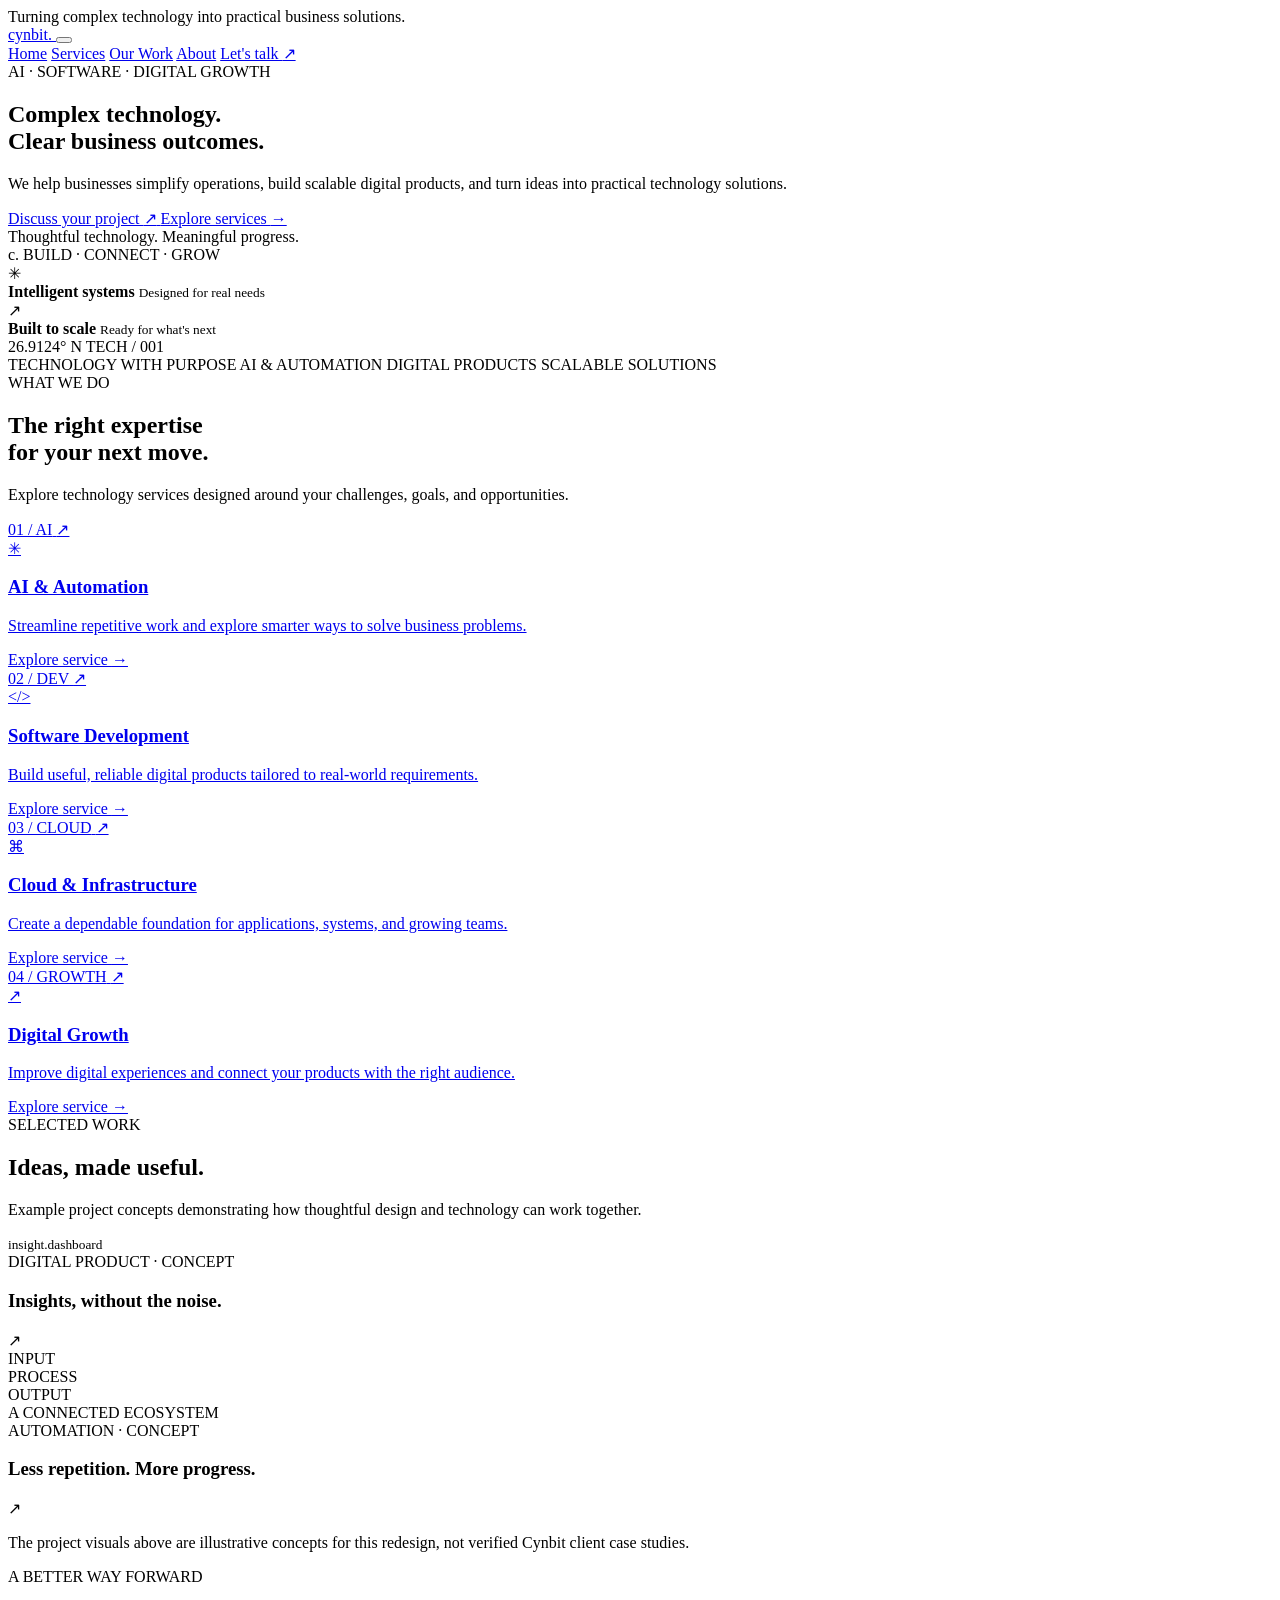
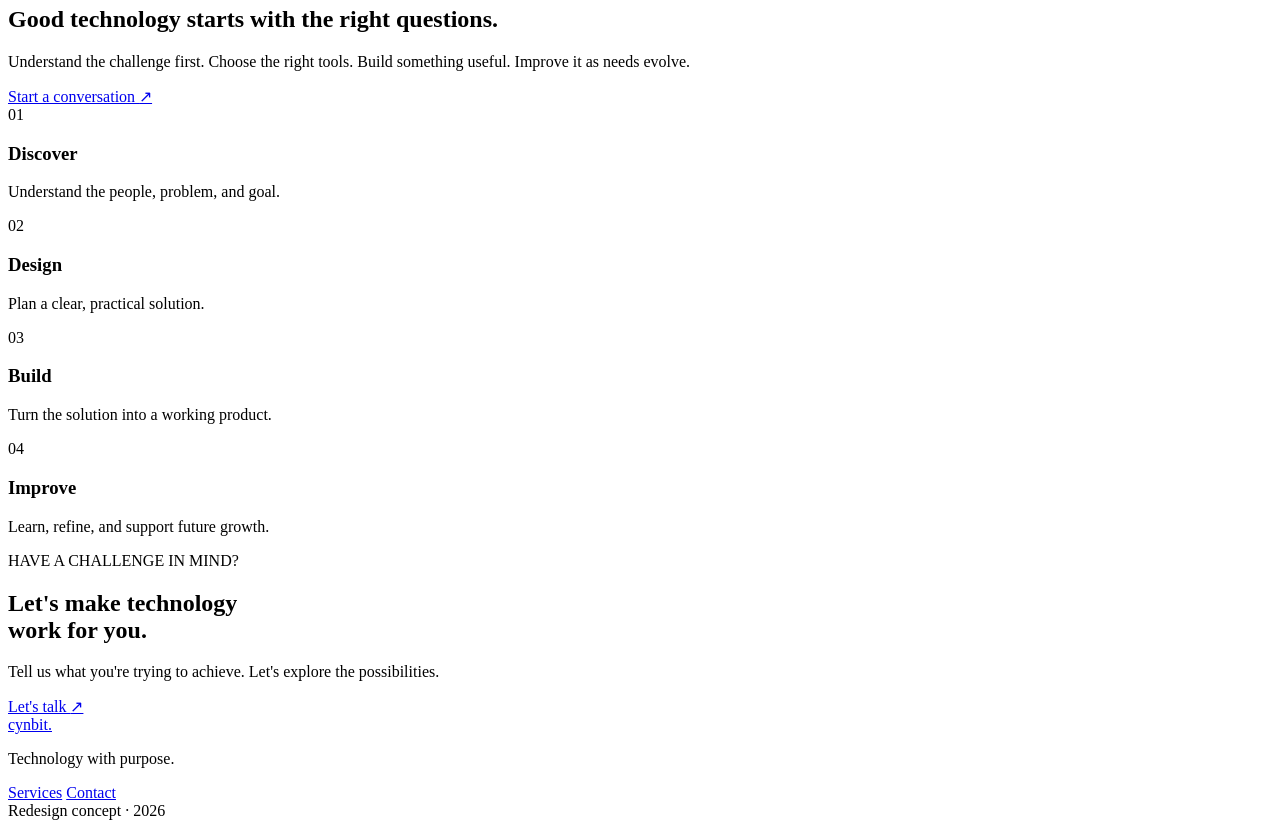
==== index.html @ ab9f7ad0 "Create index.html" ====
<!DOCTYPE html>
<html lang="en">
<head>
    <meta charset="UTF-8">
    <meta name="viewport" content="width=device-width, initial-scale=1.0">
    <meta name="description" content="Cynbit website redesign concept — software, AI and digital solutions.">
    <title>Cynbit | Technology That Moves Business Forward</title>

    <link rel="preconnect" href="https://fonts.googleapis.com">
    <link rel="preconnect" href="https://fonts.gstatic.com" crossorigin>
    <link href="https://fonts.googleapis.com/css2?family=Inter:wght@400;500;600;700;800&display=swap" rel="stylesheet">

    <link rel="stylesheet" href="css/style.css">
    <script src="js/script.js" defer></script>
</head>
<body>

    <div class="announcement">
        Turning complex technology into practical business solutions.
    </div>

    <header class="site-header">
        <nav class="navbar container" aria-label="Main navigation">
            <a href="index.html" class="logo" aria-label="Cynbit home">
                cynbit<span>.</span>
            </a>

            <button class="menu-toggle" aria-label="Open navigation"
                    aria-expanded="false" aria-controls="nav-links">
                <span></span>
                <span></span>
            </button>

            <div class="nav-links" id="nav-links">
                <a href="index.html" class="active">Home</a>
                <a href="services.html">Services</a>
                <a href="#projects">Our Work</a>
                <a href="#about">About</a>
                <a href="contact.html" class="nav-cta">Let's talk <span>↗</span></a>
            </div>
        </nav>
    </header>

    <main>
        <section class="hero container">
            <div class="hero-content reveal">
                <div class="eyebrow">
                    <span class="status-dot"></span>
                    AI · SOFTWARE · DIGITAL GROWTH
                </div>

                <h1>
                    Complex technology.<br>
                    <span>Clear business outcomes.</span>
                </h1>

                <p class="hero-description">
                    We help businesses simplify operations, build scalable
                    digital products, and turn ideas into practical technology
                    solutions.
                </p>

                <div class="hero-actions">
                    <a href="contact.html" class="btn btn-primary">
                        Discuss your project <span>↗</span>
                    </a>
                    <a href="services.html" class="btn btn-secondary">
                        Explore services <span>→</span>
                    </a>
                </div>

                <div class="hero-note">
                    <span class="note-line"></span>
                    Thoughtful technology. Meaningful progress.
                </div>
            </div>

            <div class="hero-visual reveal" aria-label="Abstract digital technology illustration">
                <div class="visual-glow"></div>

                <div class="orbit orbit-one"></div>
                <div class="orbit orbit-two"></div>

                <div class="visual-center">
                    <span class="center-symbol">c.</span>
                    <span class="center-label">BUILD · CONNECT · GROW</span>
                </div>

                <div class="floating-card float-top">
                    <span class="mini-icon">✳</span>
                    <div>
                        <strong>Intelligent systems</strong>
                        <small>Designed for real needs</small>
                    </div>
                </div>

                <div class="floating-card float-bottom">
                    <span class="mini-icon blue-icon">↗</span>
                    <div>
                        <strong>Built to scale</strong>
                        <small>Ready for what's next</small>
                    </div>
                </div>

                <span class="visual-coordinate coordinate-one">26.9124° N</span>
                <span class="visual-coordinate coordinate-two">TECH / 001</span>
            </div>
        </section>

        <section class="trust-strip">
            <div class="container trust-inner">
                <span>TECHNOLOGY WITH PURPOSE</span>
                <span>AI & AUTOMATION</span>
                <span>DIGITAL PRODUCTS</span>
                <span>SCALABLE SOLUTIONS</span>
            </div>
        </section>

        <section class="section container" id="services">
            <div class="section-heading reveal">
                <div>
                    <span class="section-label">WHAT WE DO</span>
                    <h2>The right expertise<br>for your next move.</h2>
                </div>
                <p>
                    Explore technology services designed around your challenges,
                    goals, and opportunities.
                </p>
            </div>

            <div class="services-grid">
                <a href="services.html#ai" class="service-card reveal">
                    <div class="card-top">
                        <span class="card-number">01 / AI</span>
                        <span class="card-arrow">↗</span>
                    </div>
                    <div class="service-icon">✳</div>
                    <h3>AI & Automation</h3>
                    <p>
                        Streamline repetitive work and explore smarter ways
                        to solve business problems.
                    </p>
                    <span class="card-link">Explore service <span>→</span></span>
                </a>

                <a href="services.html#software" class="service-card reveal">
                    <div class="card-top">
                        <span class="card-number">02 / DEV</span>
                        <span class="card-arrow">↗</span>
                    </div>
                    <div class="service-icon">&lt;/&gt;</div>
                    <h3>Software Development</h3>
                    <p>
                        Build useful, reliable digital products tailored to
                        real-world requirements.
                    </p>
                    <span class="card-link">Explore service <span>→</span></span>
                </a>

                <a href="services.html#cloud" class="service-card reveal">
                    <div class="card-top">
                        <span class="card-number">03 / CLOUD</span>
                        <span class="card-arrow">↗</span>
                    </div>
                    <div class="service-icon">⌘</div>
                    <h3>Cloud & Infrastructure</h3>
                    <p>
                        Create a dependable foundation for applications,
                        systems, and growing teams.
                    </p>
                    <span class="card-link">Explore service <span>→</span></span>
                </a>

                <a href="services.html#growth" class="service-card reveal">
                    <div class="card-top">
                        <span class="card-number">04 / GROWTH</span>
                        <span class="card-arrow">↗</span>
                    </div>
                    <div class="service-icon">↗</div>
                    <h3>Digital Growth</h3>
                    <p>
                        Improve digital experiences and connect your
                        products with the right audience.
                    </p>
                    <span class="card-link">Explore service <span>→</span></span>
                </a>
            </div>
        </section>

        <section class="section projects-section" id="projects">
            <div class="container">
                <div class="section-heading reveal">
                    <div>
                        <span class="section-label">SELECTED WORK</span>
                        <h2>Ideas, made useful.</h2>
                    </div>
                    <p>
                        Example project concepts demonstrating how thoughtful
                        design and technology can work together.
                    </p>
                </div>

                <div class="projects-grid">
                    <article class="project-card project-large reveal">
                        <div class="project-art art-one">
                            <div class="dashboard-window">
                                <div class="window-top">
                                    <span></span><span></span><span></span>
                                    <small>insight.dashboard</small>
                                </div>
                                <div class="dashboard-body">
                                    <div class="dashboard-side"></div>
                                    <div class="dashboard-content">
                                        <div class="fake-heading"></div>
                                        <div class="fake-metrics">
                                            <span></span><span></span><span></span>
                                        </div>
                                        <div class="chart">
                                            <i></i><i></i><i></i><i></i>
                                            <i></i><i></i><i></i><i></i>
                                        </div>
                                    </div>
                                </div>
                            </div>
                        </div>
                        <div class="project-info">
                            <div>
                                <span class="project-category">DIGITAL PRODUCT · CONCEPT</span>
                                <h3>Insights, without the noise.</h3>
                            </div>
                            <span class="project-arrow">↗</span>
                        </div>
                    </article>

                    <article class="project-card reveal">
                        <div class="project-art art-two">
                            <div class="system-node node-a">INPUT</div>
                            <div class="system-line"></div>
                            <div class="system-node node-b">PROCESS</div>
                            <div class="system-line"></div>
                            <div class="system-node node-c">OUTPUT</div>
                            <div class="system-caption">A CONNECTED ECOSYSTEM</div>
                        </div>
                        <div class="project-info">
                            <div>
                                <span class="project-category">AUTOMATION · CONCEPT</span>
                                <h3>Less repetition. More progress.</h3>
                            </div>
                            <span class="project-arrow">↗</span>
                        </div>
                    </article>
                </div>
                <p class="disclaimer">
                    The project visuals above are illustrative concepts for this redesign,
                    not verified Cynbit client case studies.
                </p>
            </div>
        </section>

        <section class="section container" id="about">
            <div class="approach-panel reveal">
                <div class="approach-copy">
                    <span class="section-label">A BETTER WAY FORWARD</span>
                    <h2>Good technology starts with the right questions.</h2>
                    <p>
                        Understand the challenge first. Choose the right tools.
                        Build something useful. Improve it as needs evolve.
                    </p>
                    <a href="contact.html" class="btn btn-primary">
                        Start a conversation <span>↗</span>
                    </a>
                </div>

                <div class="steps-list">
                    <div class="step">
                        <span>01</span>
                        <div>
                            <h3>Discover</h3>
                            <p>Understand the people, problem, and goal.</p>
                        </div>
                    </div>
                    <div class="step">
                        <span>02</span>
                        <div>
                            <h3>Design</h3>
                            <p>Plan a clear, practical solution.</p>
                        </div>
                    </div>
                    <div class="step">
                        <span>03</span>
                        <div>
                            <h3>Build</h3>
                            <p>Turn the solution into a working product.</p>
                        </div>
                    </div>
                    <div class="step">
                        <span>04</span>
                        <div>
                            <h3>Improve</h3>
                            <p>Learn, refine, and support future growth.</p>
                        </div>
                    </div>
                </div>
            </div>
        </section>

        <section class="final-cta container reveal">
            <span class="section-label">HAVE A CHALLENGE IN MIND?</span>
            <h2>Let's make technology<br><span>work for you.</span></h2>
            <p>Tell us what you're trying to achieve. Let's explore the possibilities.</p>
            <a href="contact.html" class="btn btn-primary">
                Let's talk <span>↗</span>
            </a>
        </section>
    </main>

    <footer class="site-footer">
        <div class="container footer-inner">
            <a href="index.html" class="logo">cynbit<span>.</span></a>
            <p>Technology with purpose.</p>
            <div class="footer-links">
                <a href="services.html">Services</a>
                <a href="contact.html">Contact</a>
            </div>
            <span class="copyright">Redesign concept · 2026</span>
        </div>
    </footer>

</body>
</html>
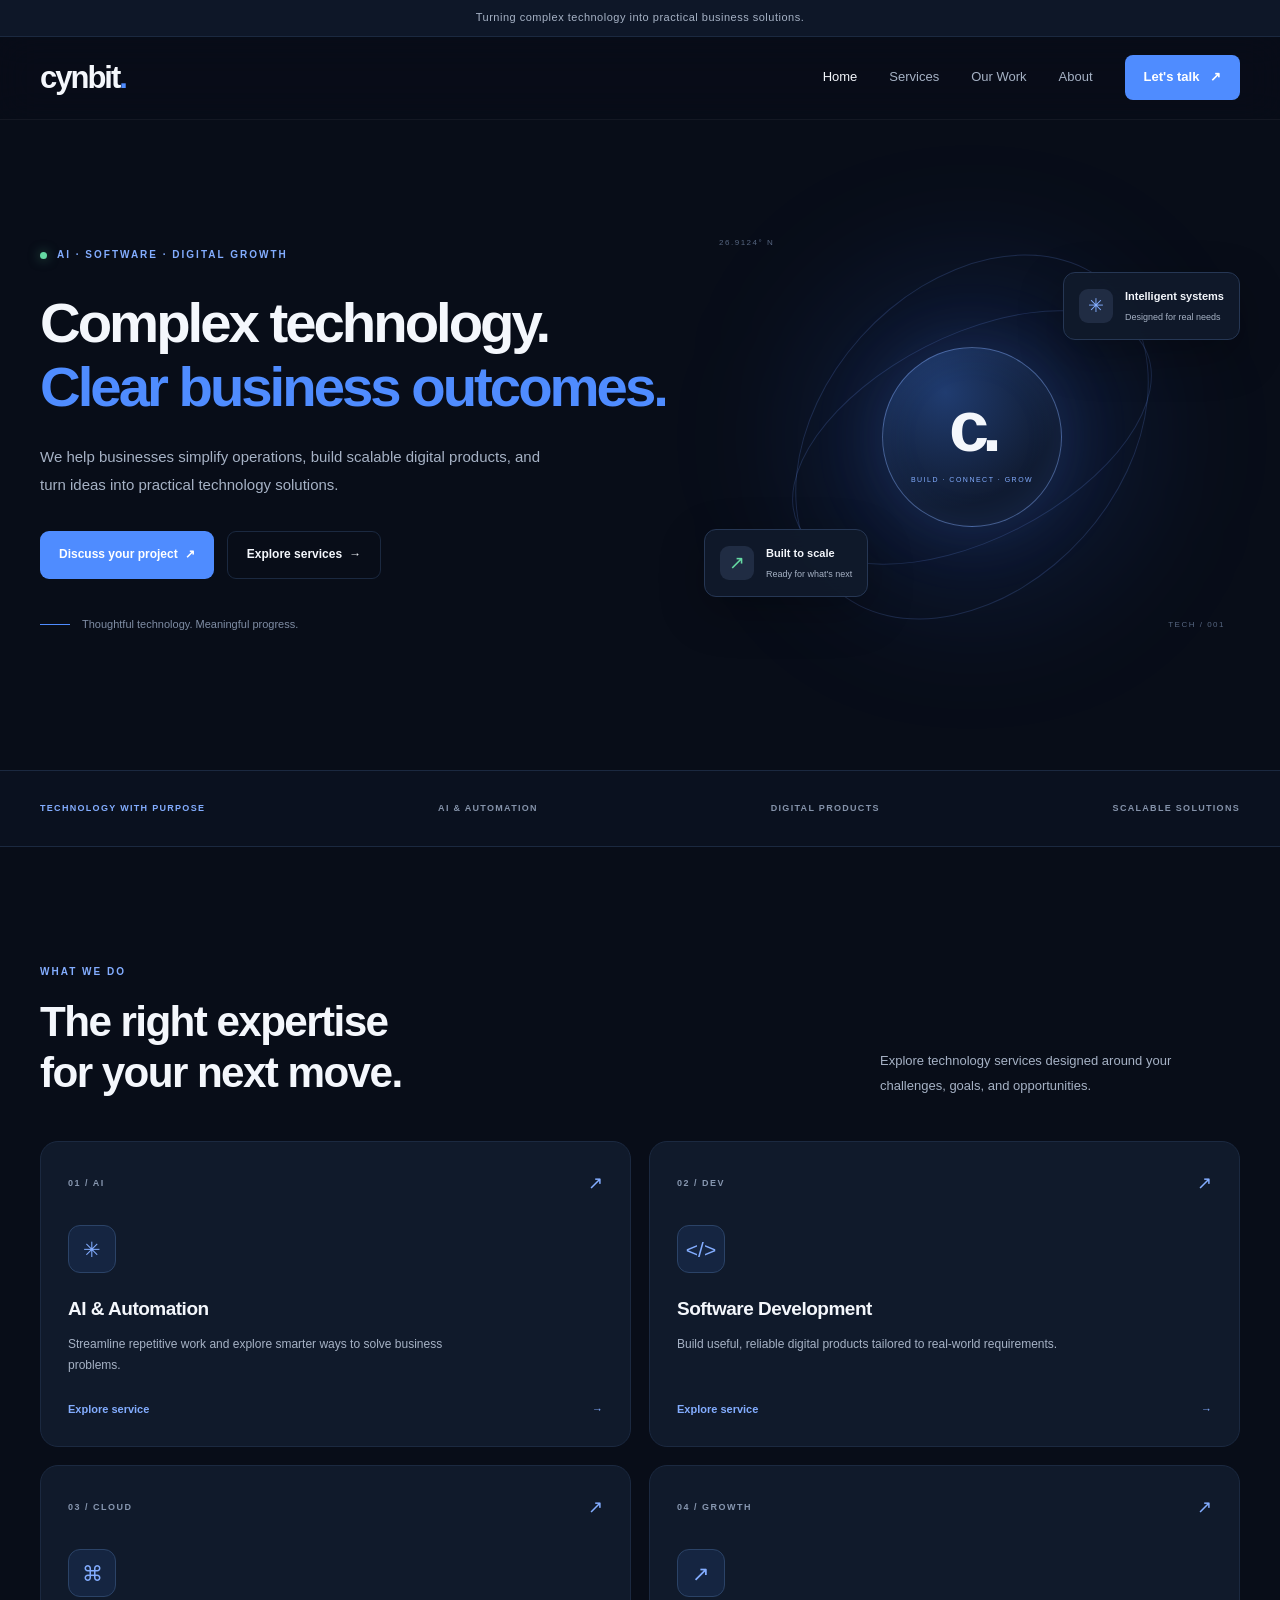
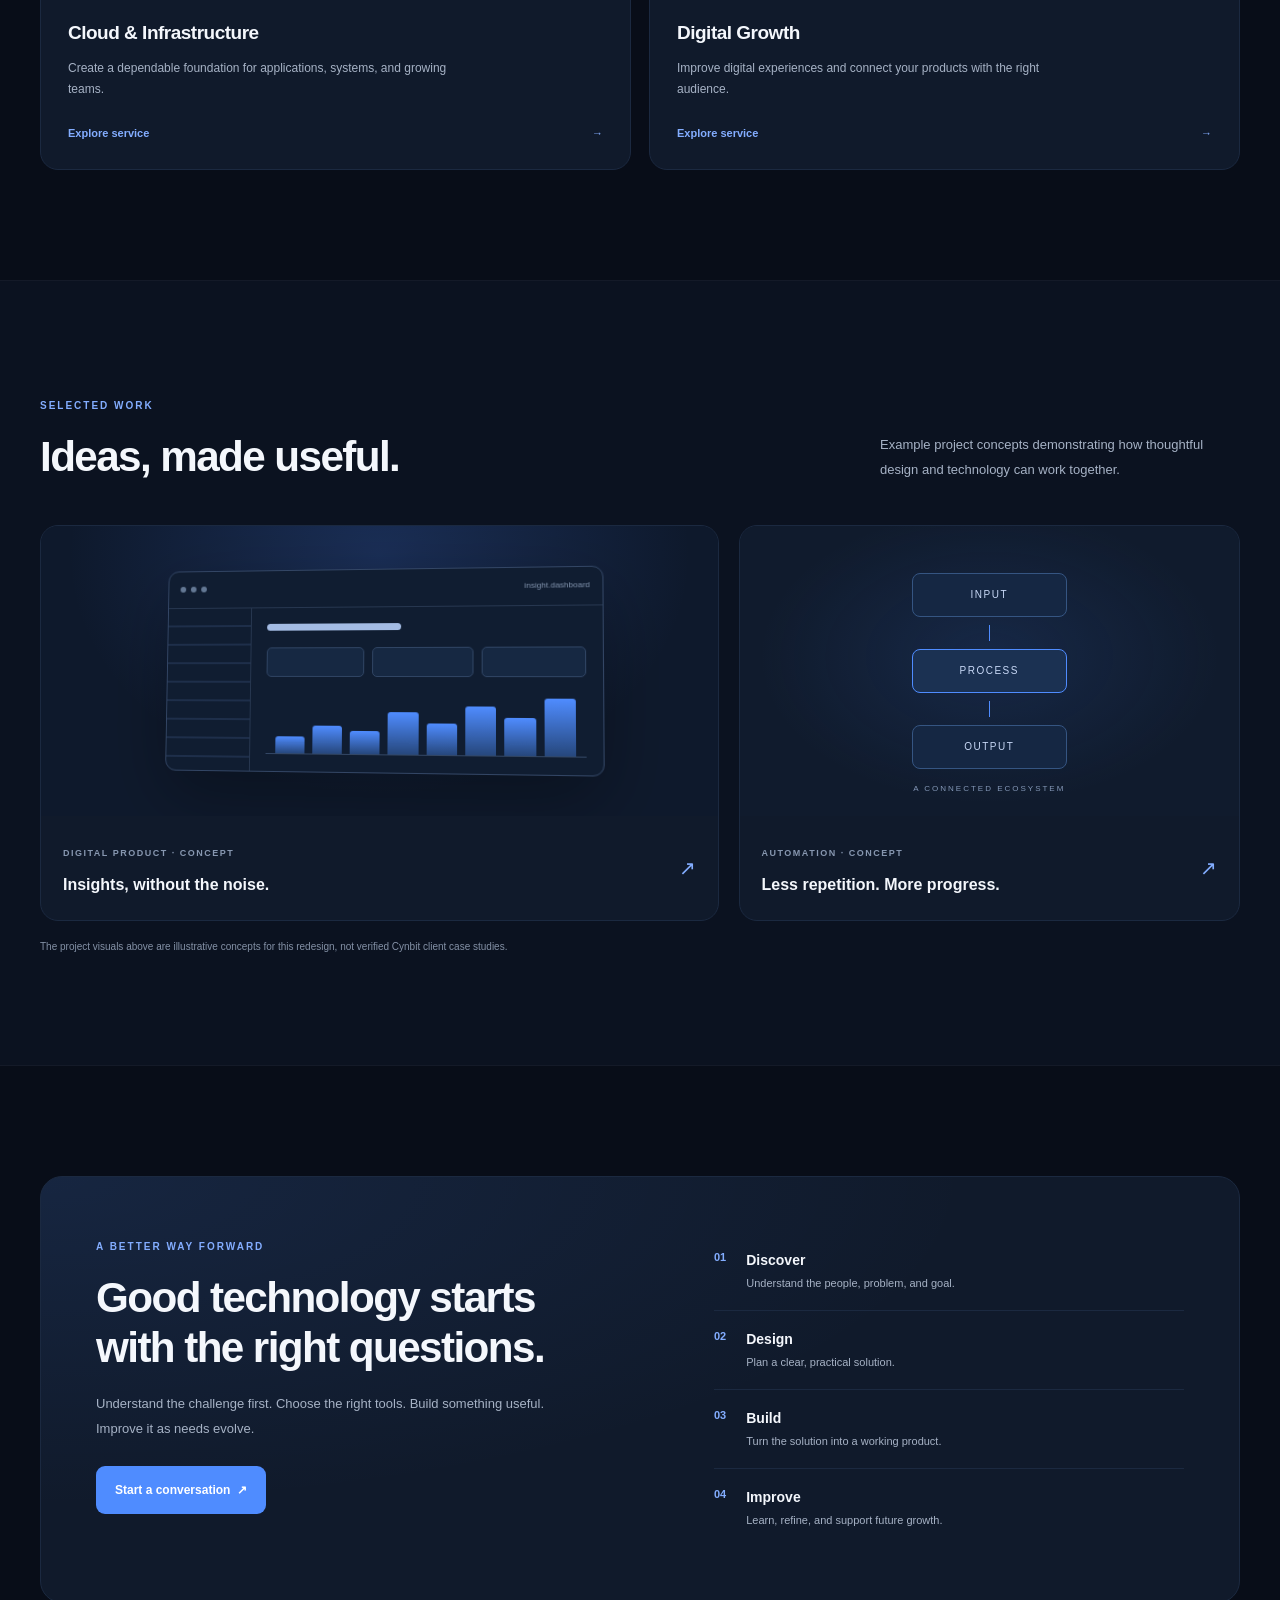
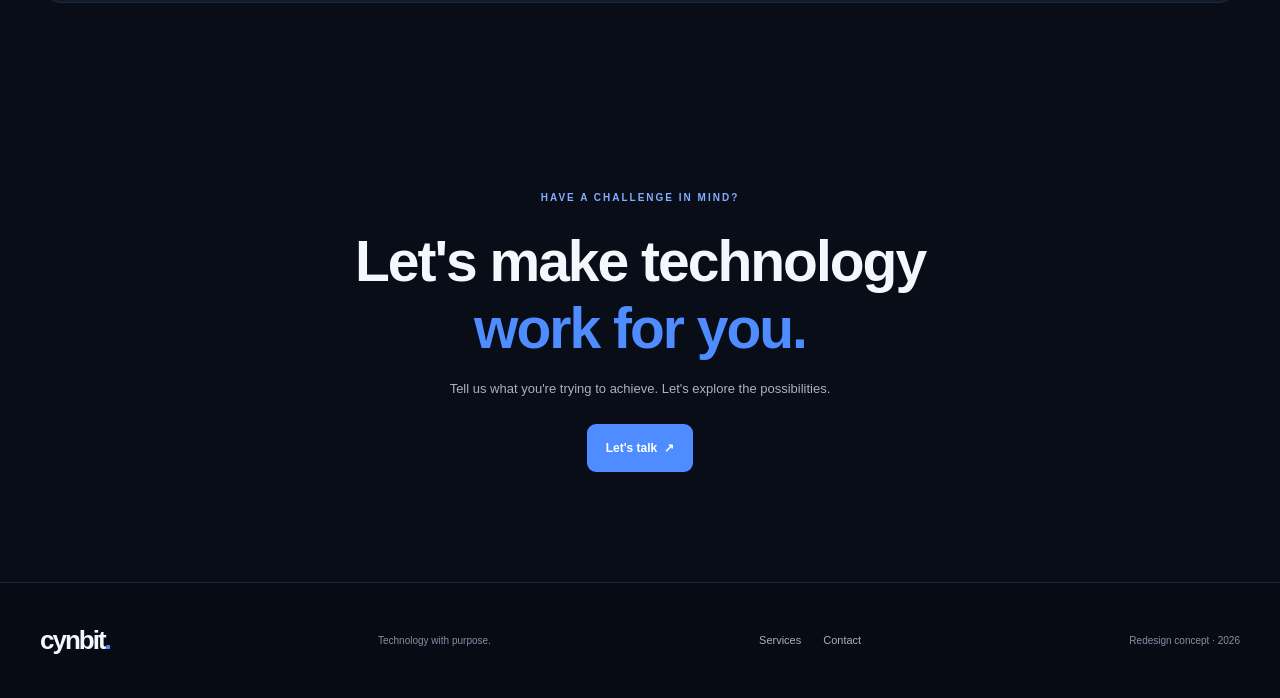
==== commit 4ba8c78b: "Update index.html" ====
--- a/index.html
+++ b/index.html
@@ -11,7 +11,7 @@
     <link rel="preconnect" href="https://fonts.gstatic.com" crossorigin>
     <link href="https://fonts.googleapis.com/css2?family=Inter:wght@400;500;600;700;800&display=swap" rel="stylesheet">
 
-    <link rel="stylesheet" href="css/style.css">
+    <link rel="stylesheet" href="style.css">
     <script src="js/script.js" defer></script>
 </head>
 <body>
--- a/style.css
+++ b/style.css
@@ -0,0 +1,1461 @@
+
+/* ==============================
+   CYNBIT REDESIGN
+   Main stylesheet
+================================= */
+
+:root {
+    --bg: #080d18;
+    --surface: #101a2b;
+    --surface-light: #142138;
+    --border: #1b2940;
+    --blue: #4f8cff;
+    --blue-light: #83adff;
+    --white: #f4f7fc;
+    --muted: #a6b2c5;
+    --radius: 18px;
+}
+
+* {
+    margin: 0;
+    padding: 0;
+    box-sizing: border-box;
+}
+
+html {
+    scroll-behavior: smooth;
+    scroll-padding-top: 100px;
+}
+
+body {
+    font-family: "Inter", sans-serif;
+    background: var(--bg);
+    color: var(--white);
+    line-height: 1.6;
+    overflow-x: hidden;
+}
+
+a {
+    color: inherit;
+    text-decoration: none;
+}
+
+button,
+input,
+textarea,
+select {
+    font: inherit;
+}
+
+button,
+a {
+    -webkit-tap-highlight-color: transparent;
+}
+
+button:focus-visible,
+a:focus-visible,
+input:focus-visible,
+textarea:focus-visible,
+select:focus-visible {
+    outline: 2px solid var(--blue-light);
+    outline-offset: 4px;
+}
+
+::selection {
+    background: var(--blue);
+    color: white;
+}
+
+.container {
+    width: min(1200px, calc(100% - 48px));
+    margin-inline: auto;
+}
+
+.announcement {
+    padding: 9px 16px;
+    text-align: center;
+    background: #0e1728;
+    color: var(--muted);
+    border-bottom: 1px solid var(--border);
+    font-size: 11px;
+    letter-spacing: 0.5px;
+}
+
+/* Navigation */
+
+.site-header {
+    position: sticky;
+    top: 0;
+    z-index: 100;
+    background: rgba(8, 13, 24, 0.88);
+    backdrop-filter: blur(18px);
+    border-bottom: 1px solid rgba(255, 255, 255, 0.05);
+}
+
+.navbar {
+    min-height: 82px;
+    display: flex;
+    align-items: center;
+    justify-content: space-between;
+    gap: 30px;
+}
+
+.logo {
+    font-size: 31px;
+    font-weight: 800;
+    letter-spacing: -2px;
+}
+
+.logo span {
+    color: var(--blue);
+}
+
+.nav-links {
+    display: flex;
+    align-items: center;
+    gap: 32px;
+}
+
+.nav-links > a:not(.nav-cta) {
+    color: var(--muted);
+    font-size: 13px;
+    transition: color 0.25s ease;
+}
+
+.nav-links > a:hover,
+.nav-links > a.active {
+    color: var(--white);
+}
+
+.nav-cta {
+    background: var(--blue);
+    color: white;
+    padding: 12px 19px;
+    border-radius: 8px;
+    font-size: 13px;
+    font-weight: 600;
+    transition: background 0.25s, transform 0.25s;
+}
+
+.nav-cta:hover,
+.btn-primary:hover {
+    background: #3979ed;
+    transform: translateY(-2px);
+}
+
+.nav-cta span,
+.btn span {
+    margin-left: 7px;
+}
+
+.menu-toggle {
+    display: none;
+    background: transparent;
+    border: 1px solid var(--border);
+    border-radius: 9px;
+    padding: 10px;
+    cursor: pointer;
+}
+
+.menu-toggle span {
+    display: block;
+    width: 22px;
+    height: 2px;
+    background: var(--white);
+    margin: 5px 0;
+}
+
+/* Hero */
+
+.hero {
+    min-height: 650px;
+    display: grid;
+    grid-template-columns: 1.08fr 0.92fr;
+    align-items: center;
+    gap: 35px;
+    padding-top: 80px;
+    padding-bottom: 95px;
+}
+
+.hero-content {
+    position: relative;
+    z-index: 2;
+}
+
+.eyebrow,
+.section-label {
+    display: inline-flex;
+    align-items: center;
+    gap: 10px;
+    color: var(--blue-light);
+    font-size: 10px;
+    font-weight: 700;
+    letter-spacing: 2px;
+}
+
+.status-dot {
+    width: 7px;
+    height: 7px;
+    background: #65d9a3;
+    border-radius: 50%;
+    box-shadow: 0 0 12px rgba(101, 217, 163, 0.5);
+}
+
+.hero h1 {
+    margin-top: 25px;
+    font-size: clamp(39px, 4.4vw, 62px);
+    font-weight: 700;
+    line-height: 1.13;
+    letter-spacing: -3px;
+}
+
+.hero h1 span,
+.final-cta h2 span {
+    color: var(--blue);
+}
+
+.hero-description {
+    max-width: 510px;
+    margin-top: 24px;
+    color: var(--muted);
+    font-size: 15px;
+    line-height: 1.9;
+}
+
+.hero-actions {
+    display: flex;
+    flex-wrap: wrap;
+    gap: 13px;
+    margin-top: 31px;
+}
+
+.btn {
+    display: inline-flex;
+    justify-content: center;
+    align-items: center;
+    min-height: 48px;
+    padding: 13px 19px;
+    border-radius: 9px;
+    font-size: 12px;
+    font-weight: 600;
+    transition: transform 0.25s, background 0.25s, border-color 0.25s;
+}
+
+.btn-primary {
+    color: white;
+    background: var(--blue);
+}
+
+.btn-secondary {
+    border: 1px solid var(--border);
+    color: var(--white);
+}
+
+.btn-secondary:hover {
+    border-color: var(--blue);
+    transform: translateY(-2px);
+}
+
+.hero-note {
+    display: flex;
+    align-items: center;
+    gap: 12px;
+    margin-top: 37px;
+    color: #7f8da4;
+    font-size: 11px;
+}
+
+.note-line {
+    width: 30px;
+    height: 1px;
+    background: var(--blue);
+}
+
+/* Abstract hero visual */
+
+.hero-visual {
+    min-height: 440px;
+    position: relative;
+    display: grid;
+    place-items: center;
+    isolation: isolate;
+}
+
+.visual-glow {
+    position: absolute;
+    width: 300px;
+    height: 300px;
+    background: rgba(55, 111, 255, 0.17);
+    filter: blur(75px);
+    border-radius: 50%;
+    z-index: -1;
+}
+
+.orbit {
+    position: absolute;
+    border: 1px solid rgba(111, 153, 255, 0.19);
+    border-radius: 50%;
+    transform: rotate(-27deg);
+}
+
+.orbit-one {
+    width: 390px;
+    height: 205px;
+}
+
+.orbit-two {
+    width: 300px;
+    height: 410px;
+    transform: rotate(42deg);
+}
+
+.visual-center {
+    width: 180px;
+    height: 180px;
+    border: 1px solid rgba(131, 173, 255, 0.45);
+    background: radial-gradient(circle at 35% 25%, #203c70, #101b31 65%);
+    border-radius: 50%;
+    display: flex;
+    flex-direction: column;
+    justify-content: center;
+    align-items: center;
+    box-shadow: 0 0 70px rgba(79, 140, 255, 0.17),
+                inset 0 0 35px rgba(79, 140, 255, 0.1);
+    animation: float 5s ease-in-out infinite;
+}
+
+.center-symbol {
+    font-size: 72px;
+    line-height: 1;
+    font-weight: 800;
+    letter-spacing: -7px;
+    color: var(--white);
+}
+
+.center-label {
+    margin-top: 12px;
+    color: var(--blue-light);
+    font-size: 7px;
+    letter-spacing: 1.5px;
+}
+
+.floating-card {
+    position: absolute;
+    display: flex;
+    align-items: center;
+    gap: 12px;
+    padding: 15px;
+    background: rgba(16, 26, 43, 0.94);
+    border: 1px solid #263754;
+    border-radius: 12px;
+    box-shadow: 0 15px 45px rgba(0, 0, 0, 0.25);
+    backdrop-filter: blur(15px);
+}
+
+.floating-card strong,
+.floating-card small {
+    display: block;
+}
+
+.floating-card strong {
+    font-size: 11px;
+}
+
+.floating-card small {
+    margin-top: 4px;
+    color: var(--muted);
+    font-size: 9px;
+}
+
+.float-top {
+    top: 55px;
+    right: 0;
+    animation: float 5s ease-in-out infinite;
+}
+
+.float-bottom {
+    bottom: 60px;
+    left: 0;
+    animation: float 5s ease-in-out 1s infinite;
+}
+
+.mini-icon {
+    display: grid;
+    place-items: center;
+    width: 34px;
+    height: 34px;
+    border-radius: 9px;
+    background: #202c43;
+    color: var(--blue-light);
+    font-size: 19px;
+}
+
+.blue-icon {
+    color: #65d9a3;
+}
+
+.visual-coordinate {
+    position: absolute;
+    color: #566680;
+    font-size: 8px;
+    letter-spacing: 1.5px;
+}
+
+.coordinate-one {
+    left: 15px;
+    top: 20px;
+}
+
+.coordinate-two {
+    right: 15px;
+    bottom: 25px;
+}
+
+@keyframes float {
+    0%, 100% { transform: translateY(0); }
+    50% { transform: translateY(-9px); }
+}
+
+/* Trust strip */
+
+.trust-strip {
+    border-top: 1px solid var(--border);
+    border-bottom: 1px solid var(--border);
+    background: rgba(16, 26, 43, 0.35);
+}
+
+.trust-inner {
+    min-height: 75px;
+    display: flex;
+    justify-content: space-between;
+    align-items: center;
+    gap: 18px;
+    flex-wrap: wrap;
+}
+
+.trust-inner span {
+    color: #8593aa;
+    font-size: 9px;
+    font-weight: 600;
+    letter-spacing: 1.3px;
+}
+
+.trust-inner span:first-child {
+    color: var(--blue-light);
+}
+
+/* Shared sections */
+
+.section {
+    padding-top: 110px;
+    padding-bottom: 110px;
+}
+
+.section-heading {
+    display: flex;
+    justify-content: space-between;
+    align-items: flex-end;
+    gap: 35px;
+    margin-bottom: 42px;
+}
+
+.section-heading h2,
+.approach-copy h2 {
+    margin-top: 15px;
+    font-size: clamp(30px, 3.3vw, 43px);
+    line-height: 1.2;
+    letter-spacing: -1.6px;
+}
+
+.section-heading > p {
+    max-width: 360px;
+    color: var(--muted);
+    font-size: 13px;
+    line-height: 1.9;
+}
+
+/* Service cards */
+
+.services-grid {
+    display: grid;
+    grid-template-columns: repeat(2, minmax(0, 1fr));
+    gap: 18px;
+}
+
+.service-card {
+    display: flex;
+    flex-direction: column;
+    min-height: 285px;
+    padding: 27px;
+    background: var(--surface);
+    border: 1px solid var(--border);
+    border-radius: var(--radius);
+    transition: transform 0.3s ease, border-color 0.3s ease,
+                background 0.3s ease;
+}
+
+.service-card:hover {
+    transform: translateY(-6px);
+    border-color: #39588a;
+    background: #122039;
+}
+
+.card-top {
+    display: flex;
+    justify-content: space-between;
+    align-items: center;
+}
+
+.card-number,
+.project-category {
+    color: #8797b0;
+    font-size: 9px;
+    font-weight: 600;
+    letter-spacing: 1.5px;
+}
+
+.card-arrow {
+    color: var(--blue-light);
+    font-size: 18px;
+    transition: transform 0.25s;
+}
+
+.service-card:hover .card-arrow {
+    transform: translate(3px, -3px);
+}
+
+.service-icon {
+    display: grid;
+    place-items: center;
+    width: 48px;
+    height: 48px;
+    margin-top: 28px;
+    border: 1px solid #2b4367;
+    border-radius: 12px;
+    background: #152541;
+    color: var(--blue-light);
+    font-size: 21px;
+}
+
+.service-card h3 {
+    margin-top: 21px;
+    font-size: 19px;
+    letter-spacing: -0.5px;
+}
+
+.service-card p {
+    max-width: 390px;
+    margin-top: 9px;
+    color: var(--muted);
+    font-size: 12px;
+    line-height: 1.8;
+}
+
+.card-link {
+    display: flex;
+    justify-content: space-between;
+    align-items: center;
+    margin-top: auto;
+    padding-top: 24px;
+    color: var(--blue-light);
+    font-size: 11px;
+    font-weight: 600;
+}
+
+/* Projects */
+
+.projects-section {
+    background: #0b1220;
+    border-top: 1px solid rgba(255, 255, 255, 0.035);
+    border-bottom: 1px solid rgba(255, 255, 255, 0.035);
+}
+
+.projects-grid {
+    display: grid;
+    grid-template-columns: 1.15fr 0.85fr;
+    gap: 20px;
+}
+
+.project-card {
+    overflow: hidden;
+    background: var(--surface);
+    border: 1px solid var(--border);
+    border-radius: var(--radius);
+}
+
+.project-art {
+    min-height: 290px;
+    display: flex;
+    align-items: center;
+    justify-content: center;
+    position: relative;
+    overflow: hidden;
+}
+
+.art-one {
+    background:
+        radial-gradient(ellipse at 50% 10%, rgba(64, 115, 226, 0.23), transparent 65%),
+        #0e192c;
+}
+
+.dashboard-window {
+    width: 76%;
+    max-width: 440px;
+    border: 1px solid #334665;
+    border-radius: 11px;
+    overflow: hidden;
+    background: #101d31;
+    transform: perspective(900px) rotateY(-7deg) rotateX(3deg);
+    box-shadow: 0 25px 70px rgba(0, 0, 0, 0.3);
+}
+
+.window-top {
+    display: flex;
+    align-items: center;
+    gap: 5px;
+    padding: 12px;
+    border-bottom: 1px solid #273750;
+}
+
+.window-top > span {
+    width: 6px;
+    height: 6px;
+    background: #637894;
+    border-radius: 50%;
+}
+
+.window-top small {
+    margin-left: auto;
+    color: #8395af;
+    font-size: 8px;
+}
+
+.dashboard-body {
+    display: flex;
+    min-height: 165px;
+}
+
+.dashboard-side {
+    width: 20%;
+    border-right: 1px solid #273750;
+    background: repeating-linear-gradient(
+        to bottom,
+        transparent 0 17px,
+        rgba(131, 173, 255, 0.12) 17px 19px
+    );
+}
+
+.dashboard-content {
+    flex: 1;
+    padding: 16px;
+}
+
+.fake-heading {
+    width: 43%;
+    height: 7px;
+    border-radius: 5px;
+    background: #a4bce4;
+}
+
+.fake-metrics {
+    display: flex;
+    gap: 8px;
+    margin-top: 17px;
+}
+
+.fake-metrics span {
+    height: 30px;
+    flex: 1;
+    border: 1px solid #304564;
+    border-radius: 5px;
+    background: #162842;
+}
+
+.chart {
+    display: flex;
+    align-items: flex-end;
+    gap: 8px;
+    height: 65px;
+    padding: 8px 10px 0;
+    margin-top: 13px;
+    border-bottom: 1px solid #334765;
+}
+
+.chart i {
+    flex: 1;
+    border-radius: 3px 3px 0 0;
+    background: linear-gradient(#4f8cff, #26477c);
+}
+
+.chart i:nth-child(1) { height: 30%; }
+.chart i:nth-child(2) { height: 50%; }
+.chart i:nth-child(3) { height: 40%; }
+.chart i:nth-child(4) { height: 75%; }
+.chart i:nth-child(5) { height: 55%; }
+.chart i:nth-child(6) { height: 85%; }
+.chart i:nth-child(7) { height: 65%; }
+.chart i:nth-child(8) { height: 100%; }
+
+.art-two {
+    flex-direction: column;
+    gap: 8px;
+    background:
+        radial-gradient(ellipse at 50% 45%, rgba(48, 91, 172, 0.2), transparent 65%),
+        #101b2d;
+}
+
+.system-node {
+    width: 155px;
+    padding: 13px;
+    text-align: center;
+    border: 1px solid #355582;
+    border-radius: 8px;
+    background: #152743;
+    color: #c9d9f7;
+    font-size: 10px;
+    letter-spacing: 1.5px;
+}
+
+.node-b {
+    background: #1b3152;
+    border-color: var(--blue);
+}
+
+.system-line {
+    width: 1px;
+    height: 16px;
+    background: var(--blue);
+}
+
+.system-caption {
+    position: absolute;
+    bottom: 20px;
+    color: #8497b7;
+    font-size: 8px;
+    letter-spacing: 2px;
+}
+
+.project-info {
+    display: flex;
+    justify-content: space-between;
+    align-items: center;
+    gap: 15px;
+    padding: 22px;
+}
+
+.project-info h3 {
+    margin-top: 9px;
+    font-size: 16px;
+}
+
+.project-arrow {
+    color: var(--blue-light);
+    font-size: 20px;
+}
+
+.disclaimer {
+    margin-top: 18px;
+    color: #8491a6;
+    font-size: 10px;
+}
+
+/* Approach section */
+
+.approach-panel {
+    display: grid;
+    grid-template-columns: 1fr 0.85fr;
+    gap: 65px;
+    padding: 55px;
+    border: 1px solid var(--border);
+    border-radius: 22px;
+    background:
+        radial-gradient(ellipse at 0% 0%, rgba(79, 140, 255, 0.1), transparent 55%),
+        var(--surface);
+}
+
+.approach-copy h2 {
+    max-width: 480px;
+    margin-bottom: 18px;
+}
+
+.approach-copy > p {
+    max-width: 450px;
+    margin-bottom: 25px;
+    color: var(--muted);
+    font-size: 13px;
+    line-height: 1.9;
+}
+
+.steps-list {
+    display: flex;
+    flex-direction: column;
+}
+
+.step {
+    display: flex;
+    gap: 20px;
+    padding: 17px 0;
+    border-bottom: 1px solid var(--border);
+}
+
+.step:last-child {
+    border-bottom: 0;
+}
+
+.step > span {
+    color: var(--blue-light);
+    font-size: 11px;
+    font-weight: 700;
+}
+
+.step h3 {
+    font-size: 14px;
+}
+
+.step p {
+    margin-top: 4px;
+    color: var(--muted);
+    font-size: 11px;
+}
+
+/* Final CTA */
+
+.final-cta {
+    padding-top: 70px;
+    padding-bottom: 110px;
+    text-align: center;
+}
+
+.final-cta h2 {
+    margin-top: 20px;
+    font-size: clamp(38px, 5vw, 57px);
+    line-height: 1.16;
+    letter-spacing: -2px;
+}
+
+.final-cta p {
+    max-width: 450px;
+    margin: 18px auto 25px;
+    color: var(--muted);
+    font-size: 13px;
+}
+
+/* Footer */
+
+.site-footer {
+    border-top: 1px solid var(--border);
+    background: #070b13;
+}
+
+.footer-inner {
+    min-height: 115px;
+    display: flex;
+    align-items: center;
+    justify-content: space-between;
+    flex-wrap: wrap;
+    gap: 18px;
+    padding-top: 25px;
+    padding-bottom: 25px;
+}
+
+.footer-inner .logo {
+    font-size: 26px;
+}
+
+.footer-inner > p,
+.copyright {
+    color: #8491a6;
+    font-size: 10px;
+}
+
+.footer-links {
+    display: flex;
+    gap: 22px;
+}
+
+.footer-links a {
+    color: var(--muted);
+    font-size: 11px;
+}
+
+.footer-links a:hover {
+    color: var(--blue-light);
+}
+
+/* Scroll reveal animation */
+
+/* Scroll reveal animation (only active when JS is running) */
+
+.js .reveal {
+    opacity: 0;
+    transform: translateY(18px);
+    transition: opacity 0.7s ease, transform 0.7s ease;
+}
+
+.js .reveal.visible {
+    opacity: 1;
+    transform: translateY(0);
+}
+
+/* Reduced motion accessibility */
+
+@media (prefers-reduced-motion: reduce) {
+    *,
+    *::before,
+    *::after {
+        scroll-behavior: auto !important;
+        animation-duration: 0.01ms !important;
+        animation-iteration-count: 1 !important;
+        transition-duration: 0.01ms !important;
+    }
+
+        .js .reveal {
+        opacity: 1;
+        transform: none;
+    }
+}
+
+/* Tablet */
+
+@media (max-width: 900px) {
+    .nav-links {
+        gap: 19px;
+    }
+
+    .hero {
+        grid-template-columns: 1fr 0.8fr;
+        gap: 10px;
+    }
+
+    .hero h1 {
+        font-size: clamp(36px, 5vw, 48px);
+        letter-spacing: -2px;
+    }
+
+    .hero-visual {
+        transform: scale(0.88);
+    }
+
+    .approach-panel {
+        gap: 35px;
+        padding: 35px;
+    }
+}
+
+/* Mobile navigation and layouts */
+
+@media (max-width: 680px) {
+    .container {
+        width: min(100% - 32px, 560px);
+    }
+
+    .announcement {
+        font-size: 9px;
+    }
+
+    .navbar {
+        min-height: 70px;
+    }
+
+    .logo {
+        font-size: 28px;
+    }
+
+    .menu-toggle {
+        display: block;
+    }
+
+    .nav-links {
+        display: none;
+        position: absolute;
+        top: 70px;
+        left: 0;
+        right: 0;
+        padding: 22px 24px 26px;
+        flex-direction: column;
+        align-items: stretch;
+        gap: 0;
+        background: #0c1423;
+        border-bottom: 1px solid var(--border);
+    }
+
+    .nav-links.open {
+        display: flex;
+    }
+
+    .nav-links > a:not(.nav-cta) {
+        padding: 13px 0;
+        border-bottom: 1px solid rgba(255, 255, 255, 0.05);
+    }
+
+    .nav-cta {
+        margin-top: 15px;
+        text-align: center;
+    }
+
+    .hero {
+        min-height: auto;
+        grid-template-columns: 1fr;
+        padding-top: 70px;
+        padding-bottom: 55px;
+        gap: 10px;
+    }
+
+    .hero h1 {
+        font-size: clamp(37px, 9vw, 50px);
+        letter-spacing: -2px;
+    }
+
+    .hero-description {
+        font-size: 13px;
+    }
+
+    .hero-visual {
+        min-height: 340px;
+        transform: scale(0.9);
+        margin: -5px -15px 0;
+    }
+
+    .orbit-one {
+        width: 310px;
+        height: 170px;
+    }
+
+    .orbit-two {
+        width: 250px;
+        height: 330px;
+    }
+
+    .visual-center {
+        width: 150px;
+        height: 150px;
+    }
+
+    .center-symbol {
+        font-size: 60px;
+    }
+
+    .float-top {
+        right: 0;
+        top: 40px;
+    }
+
+    .float-bottom {
+        left: 0;
+        bottom: 30px;
+    }
+
+    .trust-inner {
+        justify-content: center;
+        padding-top: 20px;
+        padding-bottom: 20px;
+        gap: 17px 22px;
+    }
+
+    .trust-inner span {
+        font-size: 8px;
+    }
+
+    .section {
+        padding-top: 75px;
+        padding-bottom: 75px;
+    }
+
+    .section-heading {
+        flex-direction: column;
+        align-items: flex-start;
+        gap: 15px;
+        margin-bottom: 28px;
+    }
+
+    .section-heading h2,
+    .approach-copy h2 {
+        font-size: 33px;
+    }
+
+    .section-heading > p {
+        font-size: 12px;
+    }
+
+    .services-grid,
+    .projects-grid {
+        grid-template-columns: 1fr;
+    }
+
+    .service-card {
+        min-height: 265px;
+        padding: 23px;
+    }
+
+    .project-art {
+        min-height: 245px;
+    }
+
+    .approach-panel {
+        grid-template-columns: 1fr;
+        gap: 30px;
+        padding: 27px 22px;
+    }
+
+    .final-cta {
+        padding-top: 50px;
+        padding-bottom: 75px;
+    }
+
+    .final-cta h2 {
+        font-size: 39px;
+    }
+
+    .footer-inner {
+        justify-content: center;
+        text-align: center;
+        flex-direction: column;
+        gap: 12px;
+    }
+}
+
+/* Small phones */
+
+@media (max-width: 380px) {
+    .hero-actions {
+        flex-direction: column;
+    }
+
+    .hero-actions .btn {
+        width: 100%;
+    }
+
+    .floating-card {
+        padding: 10px;
+        gap: 8px;
+    }
+
+    .floating-card strong {
+        font-size: 9px;
+    }
+
+    .floating-card small {
+        font-size: 8px;
+    }
+}
+
+/* ==============================
+   INNER PAGES
+================================= */
+
+.inner-hero {
+    padding-top: 105px;
+    padding-bottom: 65px;
+}
+
+.inner-hero h1 {
+    margin-top: 20px;
+    font-size: clamp(42px, 6vw, 66px);
+    line-height: 1.12;
+    letter-spacing: -3px;
+}
+
+.inner-hero h1 span {
+    color: var(--blue);
+}
+
+.inner-hero > p {
+    max-width: 600px;
+    margin-top: 22px;
+    margin-bottom: 26px;
+    color: var(--muted);
+    font-size: 14px;
+    line-height: 1.9;
+}
+
+.service-details {
+    padding-top: 25px;
+}
+
+.detail-card {
+    display: grid;
+    grid-template-columns: 65px 1fr 100px;
+    align-items: start;
+    gap: 25px;
+    padding: 38px 30px;
+    margin-bottom: 18px;
+    border: 1px solid var(--border);
+    border-radius: var(--radius);
+    background: var(--surface);
+    scroll-margin-top: 110px;
+    transition: border-color 0.25s, transform 0.25s;
+}
+
+.detail-card:hover {
+    border-color: #39588a;
+    transform: translateY(-3px);
+}
+
+.detail-number {
+    color: var(--blue-light);
+    font-size: 13px;
+    font-weight: 700;
+}
+
+.detail-content h2 {
+    margin-top: 10px;
+    font-size: 25px;
+    letter-spacing: -0.8px;
+}
+
+.detail-content > p {
+    max-width: 600px;
+    margin-top: 12px;
+    color: var(--muted);
+    font-size: 13px;
+    line-height: 1.9;
+}
+
+.detail-content ul {
+    margin-top: 20px;
+    padding-left: 18px;
+    color: #c2cddd;
+    font-size: 12px;
+    line-height: 2.1;
+}
+
+.detail-content li::marker {
+    color: var(--blue);
+}
+
+.detail-symbol {
+    display: grid;
+    place-items: center;
+    width: 78px;
+    height: 78px;
+    border: 1px solid #2b4367;
+    border-radius: 17px;
+    background: #152541;
+    color: var(--blue-light);
+    font-size: 30px;
+}
+
+.contact-intro {
+    padding-bottom: 40px;
+}
+
+.contact-layout {
+    display: grid;
+    grid-template-columns: 0.8fr 1.2fr;
+    gap: 55px;
+    align-items: start;
+    padding-top: 35px;
+    padding-bottom: 110px;
+}
+
+.contact-copy {
+    padding-top: 15px;
+}
+
+.contact-copy h2 {
+    margin-top: 15px;
+    font-size: 32px;
+    line-height: 1.25;
+    letter-spacing: -1px;
+}
+
+.contact-copy > p {
+    margin-top: 15px;
+    color: var(--muted);
+    font-size: 13px;
+    line-height: 1.9;
+}
+
+.contact-note {
+    display: flex;
+    gap: 15px;
+    margin-top: 30px;
+}
+
+.contact-note-icon {
+    flex-shrink: 0;
+    display: grid;
+    place-items: center;
+    width: 38px;
+    height: 38px;
+    border: 1px solid #2b4367;
+    border-radius: 10px;
+    background: #152541;
+    color: var(--blue-light);
+}
+
+.contact-note h3 {
+    font-size: 13px;
+}
+
+.contact-note p {
+    margin-top: 5px;
+    color: var(--muted);
+    font-size: 11px;
+    line-height: 1.7;
+}
+
+.contact-form {
+    padding: 32px;
+    border: 1px solid var(--border);
+    border-radius: 20px;
+    background: var(--surface);
+}
+
+.form-heading {
+    margin-bottom: 28px;
+}
+
+.form-heading h2 {
+    margin-top: 12px;
+    font-size: 23px;
+    letter-spacing: -0.7px;
+}
+
+.form-heading p {
+    margin-top: 8px;
+    color: var(--muted);
+    font-size: 11px;
+}
+
+.form-row {
+    display: grid;
+    grid-template-columns: 1fr 1fr;
+    gap: 16px;
+}
+
+.form-group {
+    display: flex;
+    flex-direction: column;
+    gap: 8px;
+    margin-bottom: 20px;
+}
+
+.form-group label {
+    color: #dbe3f1;
+    font-size: 11px;
+    font-weight: 600;
+}
+
+.form-group input,
+.form-group select,
+.form-group textarea {
+    width: 100%;
+    padding: 13px 14px;
+    border: 1px solid #2a3952;
+    border-radius: 9px;
+    background: #0b1423;
+    color: var(--white);
+    font-size: 12px;
+    transition: border-color 0.2s;
+}
+
+.form-group input::placeholder,
+.form-group textarea::placeholder {
+    color: #718099;
+}
+
+.form-group input:focus,
+.form-group select:focus,
+.form-group textarea:focus {
+    border-color: var(--blue);
+    outline: 2px solid rgba(79, 140, 255, 0.15);
+}
+
+.form-group select {
+    color-scheme: dark;
+}
+
+.form-group textarea {
+    resize: vertical;
+    min-height: 120px;
+}
+
+.consent-label {
+    display: flex;
+    align-items: flex-start;
+    gap: 10px;
+    margin: 3px 0 20px;
+    color: var(--muted);
+    font-size: 11px;
+    line-height: 1.7;
+}
+
+.consent-label input {
+    margin-top: 4px;
+    accent-color: var(--blue);
+}
+
+.submit-btn {
+    width: 100%;
+    border: 0;
+    cursor: pointer;
+}
+
+.form-status {
+    margin-top: 15px;
+    font-size: 12px;
+    line-height: 1.7;
+}
+
+.form-status.success {
+    color: #70e0ad;
+}
+
+.form-status.error {
+    color: #ff9b9b;
+}
+
+.form-disclaimer {
+    margin-top: 12px;
+    color: #8190a6;
+    font-size: 10px;
+    line-height: 1.7;
+}
+
+@media (max-width: 680px) {
+    .inner-hero {
+        padding-top: 75px;
+        padding-bottom: 40px;
+    }
+
+    .inner-hero h1 {
+        font-size: 43px;
+        letter-spacing: -2px;
+    }
+
+    .detail-card {
+        grid-template-columns: 35px 1fr;
+        gap: 15px;
+        padding: 25px 18px;
+    }
+
+    .detail-content h2 {
+        font-size: 21px;
+    }
+
+    .detail-symbol {
+        grid-column: 2;
+        grid-row: 1;
+        width: 48px;
+        height: 48px;
+        font-size: 20px;
+        margin-bottom: 5px;
+    }
+
+    .contact-layout {
+        grid-template-columns: 1fr;
+        gap: 35px;
+        padding-top: 15px;
+        padding-bottom: 75px;
+    }
+
+    .contact-form {
+        padding: 22px 17px;
+    }
+
+    .form-row {
+        grid-template-columns: 1fr;
+        gap: 0;
+    }
+}
